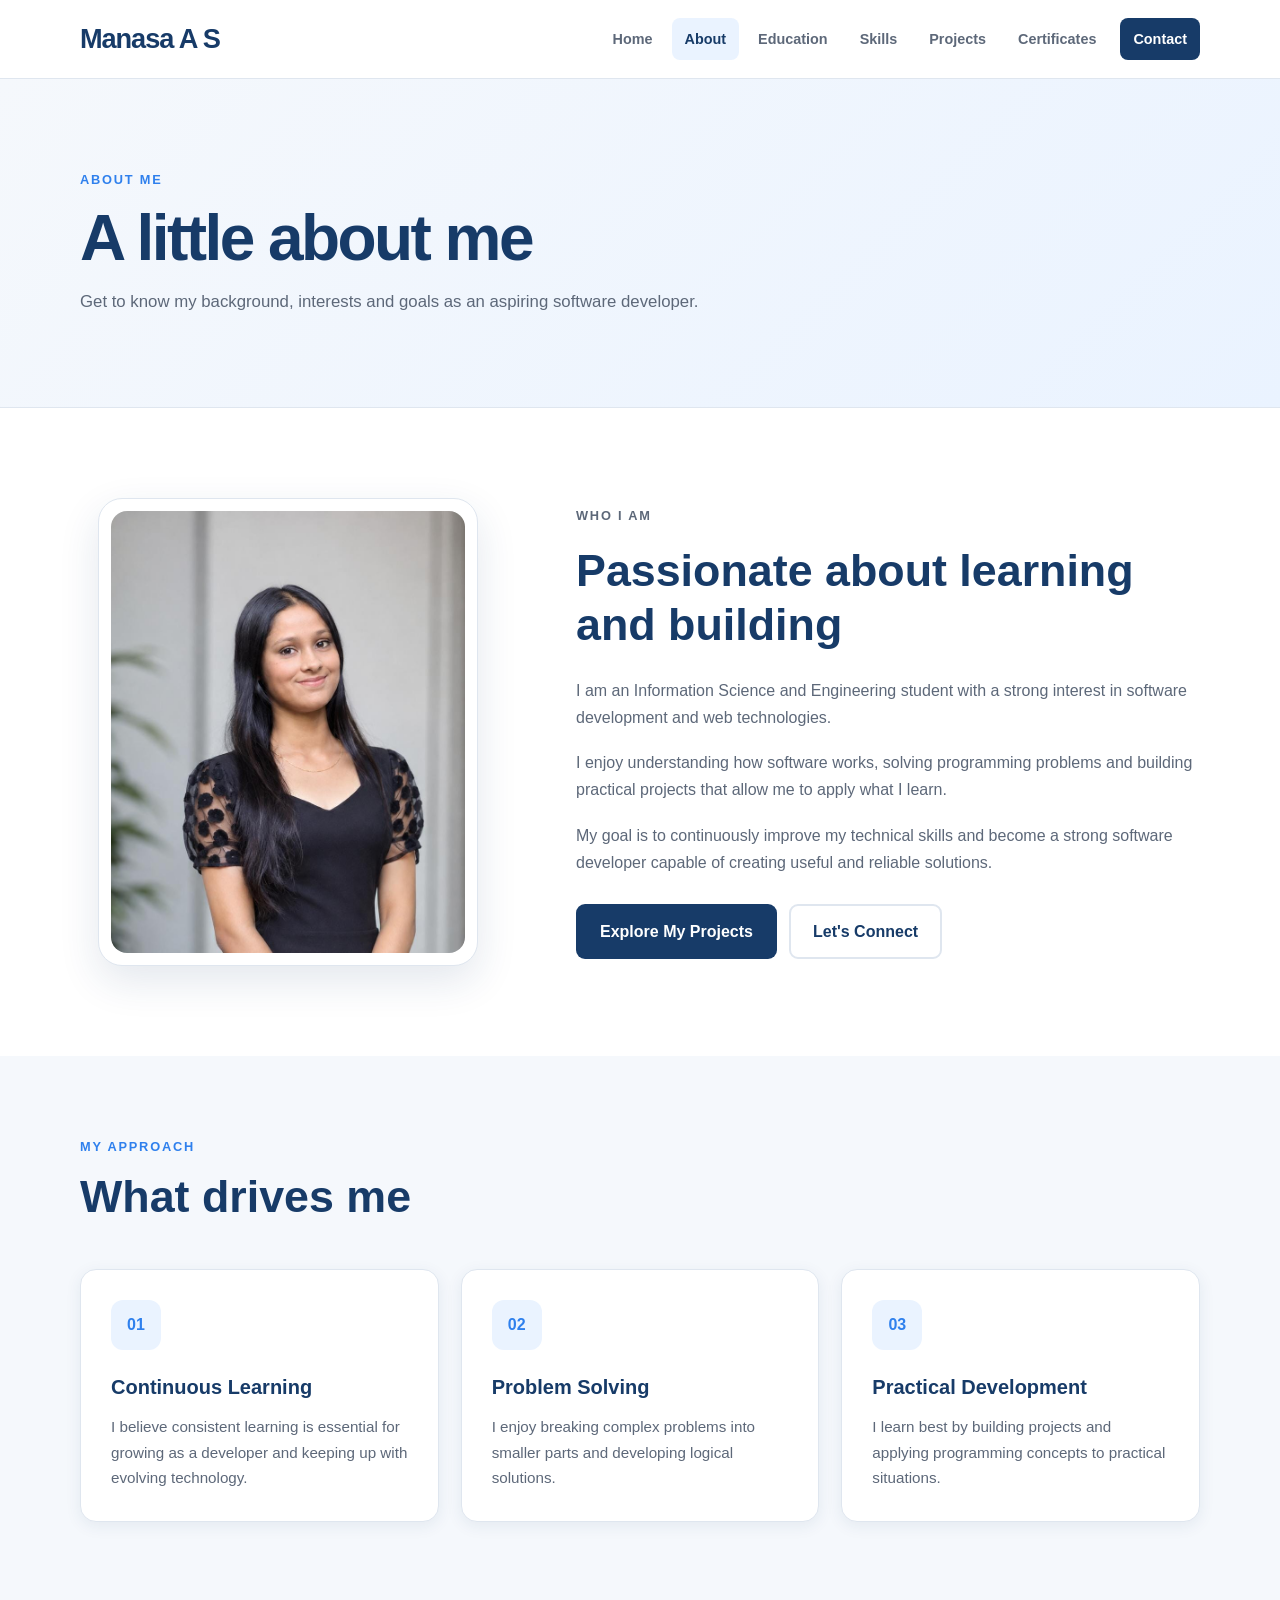
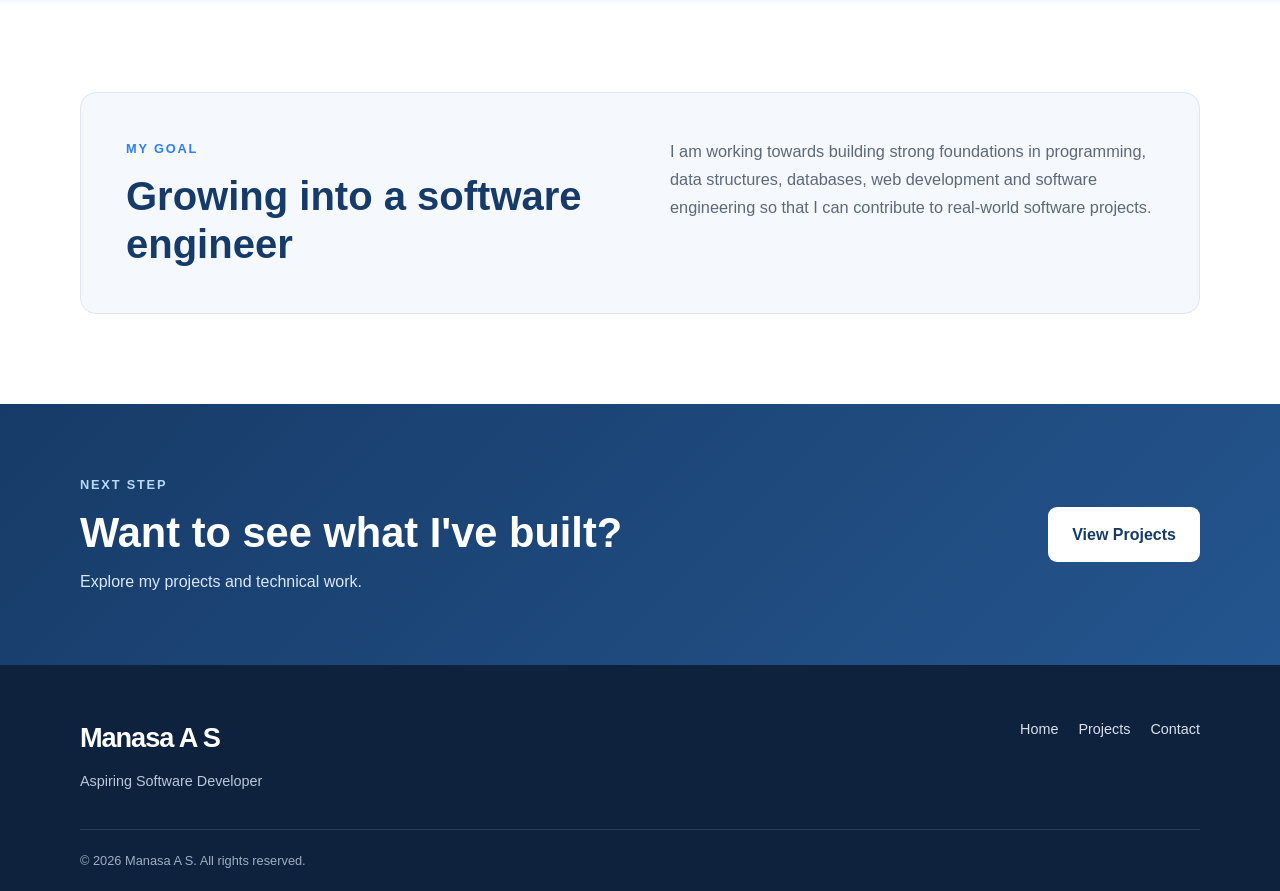
==== about.html @ eee05520 "create accessible portfolio" ====
<!DOCTYPE html>
<html lang="en">

<head>

    <meta charset="UTF-8">

    <meta
        name="viewport"
        content="width=device-width, initial-scale=1.0">

    <meta
        name="description"
        content="Learn more about Manasa A S, an Information Science and Engineering student interested in software development.">

    <meta
        name="author"
        content="Manasa A S">

    <meta
        name="robots"
        content="index, follow">

    <title>About | Manasa A S</title>

    <link
        rel="stylesheet"
        href="css/style.css">

</head>


<body>

    <!-- Accessibility -->

    <a
        href="#main-content"
        class="skip-link">

        Skip to main content

    </a>


    <!-- ================= HEADER ================= -->

    <header class="site-header">

        <div class="container header-container">


            <!-- Logo -->

            <a
                href="index.html"
                class="logo"
                aria-label="Manasa A S - Home">

                Manasa A S<span></span>

            </a>


            <!-- Mobile Menu -->

            <button
                type="button"
                class="menu-toggle"
                id="menu-toggle"
                aria-label="Open navigation menu"
                aria-expanded="false"
                aria-controls="main-navigation">

                <span></span>
                <span></span>
                <span></span>

            </button>


            <!-- Navigation -->

            <nav
                class="main-navigation"
                id="main-navigation"
                aria-label="Main navigation">

                <ul>

                    <li>
                        <a href="index.html">
                            Home
                        </a>
                    </li>

                    <li>
                        <a
                            href="about.html"
                            class="active"
                            aria-current="page">
                            About
                        </a>
                    </li>

                    <li>
                        <a href="education.html">
                            Education
                        </a>
                    </li>

                    <li>
                        <a href="skills.html">
                            Skills
                        </a>
                    </li>

                    <li>
                        <a href="projects.html">
                            Projects
                        </a>
                    </li>

                    <li>
                        <a href="certificates.html">
                            Certificates
                        </a>
                    </li>

                    <li>
                        <a
                            href="contact.html"
                            class="nav-contact">
                            Contact
                        </a>
                    </li>

                </ul>

            </nav>

        </div>

    </header>


    <!-- ================= MAIN ================= -->

    <main id="main-content">


        <!-- ================= PAGE HERO ================= -->

        <section
            class="page-hero"
            aria-labelledby="page-heading">

            <div class="container">

                <p class="section-label">
                    ABOUT ME
                </p>

                <h1 id="page-heading">
                    A little about me
                </h1>

                <p>
                    Get to know my background, interests
                    and goals as an aspiring software developer.
                </p>

            </div>

        </section>


        <!-- ================= ABOUT ================= -->

        <section
            class="section"
            aria-labelledby="about-heading">

            <div class="container about-grid">


                <!-- Image -->

                <div class="about-image">

                    <div class="about-image-frame">

                        <img
                            src="images/profile.jpeg"
                            alt="Professional portrait of Manasa A S">

                    </div>

                </div>


                <!-- Content -->

                <div class="about-content">

                    <p class="section-label">
                        WHO I AM
                    </p>

                    <h2 id="about-heading">
                        Passionate about learning and building
                    </h2>


                    <p>

                        I am an Information Science and Engineering
                        student with a strong interest in software
                        development and web technologies.

                    </p>


                    <p>

                        I enjoy understanding how software works,
                        solving programming problems and building
                        practical projects that allow me to apply
                        what I learn.

                    </p>


                    <p>

                        My goal is to continuously improve my
                        technical skills and become a strong
                        software developer capable of creating
                        useful and reliable solutions.

                    </p>


                    <div class="about-buttons">

                        <a
                            href="projects.html"
                            class="btn btn-primary">

                            Explore My Projects

                        </a>

                        <a
                            href="contact.html"
                            class="btn btn-secondary">

                            Let's Connect

                        </a>

                    </div>

                </div>

            </div>

        </section>


        <!-- ================= VALUES ================= -->

        <section
            class="section-light"
            aria-labelledby="values-heading">

            <div class="container">


                <div class="section-heading">

                    <p class="section-label">
                        MY APPROACH
                    </p>

                    <h2 id="values-heading">
                        What drives me
                    </h2>

                </div>


                <div class="feature-grid">


                    <article class="feature-card">

                        <div
                            class="feature-icon"
                            aria-hidden="true">

                            01

                        </div>

                        <h3>
                            Continuous Learning
                        </h3>

                        <p>

                            I believe consistent learning is
                            essential for growing as a developer
                            and keeping up with evolving technology.

                        </p>

                    </article>


                    <article class="feature-card">

                        <div
                            class="feature-icon"
                            aria-hidden="true">

                            02

                        </div>

                        <h3>
                            Problem Solving
                        </h3>

                        <p>

                            I enjoy breaking complex problems
                            into smaller parts and developing
                            logical solutions.

                        </p>

                    </article>


                    <article class="feature-card">

                        <div
                            class="feature-icon"
                            aria-hidden="true">

                            03

                        </div>

                        <h3>
                            Practical Development
                        </h3>

                        <p>

                            I learn best by building projects
                            and applying programming concepts
                            to practical situations.

                        </p>

                    </article>

                </div>

            </div>

        </section>


        <!-- ================= CAREER GOAL ================= -->

        <section
            class="section"
            aria-labelledby="goal-heading">

            <div class="container goal-box">

                <div>

                    <p class="section-label">
                        MY GOAL
                    </p>

                    <h2 id="goal-heading">
                        Growing into a software engineer
                    </h2>

                </div>


                <p>

                    I am working towards building strong
                    foundations in programming, data structures,
                    databases, web development and software
                    engineering so that I can contribute to
                    real-world software projects.

                </p>

            </div>

        </section>


        <!-- ================= CTA ================= -->

        <section
            class="cta-section"
            aria-labelledby="cta-heading">

            <div class="container cta-container">

                <div>

                    <p class="section-label">
                        NEXT STEP
                    </p>

                    <h2 id="cta-heading">
                        Want to see what I've built?
                    </h2>

                    <p>
                        Explore my projects and technical work.
                    </p>

                </div>


                <a
                    href="projects.html"
                    class="btn btn-light">

                    View Projects

                </a>

            </div>

        </section>

    </main>


    <!-- ================= FOOTER ================= -->

    <footer class="site-footer">

        <div class="container footer-container">


            <div>

                <a
                    href="index.html"
                    class="footer-logo">

                    Manasa A S<span></span>

                </a>

                <p>
                    Aspiring Software Developer
                </p>

            </div>


            <nav
                aria-label="Footer navigation">

                <ul class="footer-links">

                    <li>
                        <a href="index.html">
                            Home
                        </a>
                    </li>

                    <li>
                        <a href="projects.html">
                            Projects
                        </a>
                    </li>

                    <li>
                        <a href="contact.html">
                            Contact
                        </a>
                    </li>

                </ul>

            </nav>

        </div>


        <div class="container copyright">

            <p>
                &copy; 2026 Manasa A S.
                All rights reserved.
            </p>

        </div>

    </footer>


    <script src="js/script.js"></script>

</body>

</html>
---- css/style.css ----
/* =====================================================
   DESIGN SYSTEM
===================================================== */

:root {

    --primary: #173b68;

    --primary-dark: #102c4f;

    --accent: #2f80ed;

    --accent-light: #eaf3ff;

    --text: #172033;

    --text-light: #5d6879;

    --background: #ffffff;

    --background-soft: #f5f8fc;

    --border: #dfe6ef;

    --white: #ffffff;

    --shadow-sm:
        0 4px 16px rgba(23, 59, 104, 0.08);

    --shadow:
        0 15px 40px rgba(23, 59, 104, 0.12);

    --radius: 16px;

    --max-width: 1120px;

}


/* =====================================================
   RESET
===================================================== */

* {
    margin: 0;
    padding: 0;
    box-sizing: border-box;
}


html {
    scroll-behavior: smooth;
}


body {

    font-family:
        "Segoe UI",
        Roboto,
        Arial,
        sans-serif;

    color: var(--text);

    background: var(--background);

    line-height: 1.7;

    overflow-x: hidden;

}


img {
    max-width: 100%;
    display: block;
}


a {
    color: inherit;
    text-decoration: none;
}


ul {
    list-style: none;
}


button,
input,
textarea,
select {
    font: inherit;
}


/* =====================================================
   ACCESSIBILITY
===================================================== */

.skip-link {

    position: fixed;

    top: -100px;

    left: 20px;

    background: var(--primary);

    color: var(--white);

    padding: 12px 18px;

    border-radius: 8px;

    z-index: 9999;

    transition: top 0.2s ease;

}


.skip-link:focus {
    top: 20px;
}


a:focus-visible,
button:focus-visible,
input:focus-visible,
textarea:focus-visible,
select:focus-visible {

    outline: 3px solid var(--accent);

    outline-offset: 4px;

}


/* =====================================================
   CONTAINER
===================================================== */

.container {

    width: min(
        calc(100% - 40px),
        var(--max-width)
    );

    margin-inline: auto;

}


.section {
    padding: 90px 0;
}


.section-light {

    background:
        var(--background-soft);

    padding: 80px 0;

}


.section-label,
.eyebrow {

    color: var(--accent);

    font-size: 0.8rem;

    font-weight: 700;

    letter-spacing: 0.14em;

    margin-bottom: 12px;

}


.section-heading {

    max-width: 700px;

    margin-bottom: 45px;

}


.section-heading h2,
.intro-grid h2 {

    color: var(--primary);

    font-size:
        clamp(
            2rem,
            4vw,
            2.8rem
        );

    line-height: 1.2;

    margin-bottom: 15px;

}


.section-heading > p:last-child {

    color: var(--text-light);

}


/* =====================================================
   HEADER
===================================================== */

.site-header {

    position: sticky;

    top: 0;

    z-index: 1000;

    background:
        rgba(255, 255, 255, 0.96);

    backdrop-filter: blur(12px);

    border-bottom:
        1px solid var(--border);

}


.header-container {

    min-height: 78px;

    display: flex;

    align-items: center;

    justify-content: space-between;

    gap: 30px;

}


/* Logo */

.logo,
.footer-logo {

    font-size: 1.7rem;

    font-weight: 800;

    color: var(--primary);

    letter-spacing: -0.04em;

}


.logo span,
.footer-logo span {

    color: var(--accent);

}


/* Navigation */

.main-navigation ul {

    display: flex;

    align-items: center;

    gap: 6px;

}


.main-navigation a {

    display: block;

    padding: 9px 13px;

    color: var(--text-light);

    font-size: 0.9rem;

    font-weight: 600;

    border-radius: 8px;

    transition:
        color 0.2s ease,
        background 0.2s ease;

}


.main-navigation a:hover,
.main-navigation a.active {

    color: var(--primary);

    background: var(--accent-light);

}


.main-navigation .nav-contact {

    color: var(--white);

    background: var(--primary);

    margin-left: 5px;

}


.main-navigation .nav-contact:hover {

    color: var(--white);

    background: var(--primary-dark);

}


/* =====================================================
   MOBILE MENU
===================================================== */

.menu-toggle {

    display: none;

    width: 44px;

    height: 44px;

    border:
        1px solid var(--border);

    background: var(--white);

    border-radius: 10px;

    cursor: pointer;

    padding: 9px;

}


.menu-toggle span {

    display: block;

    height: 2px;

    margin: 5px 0;

    background: var(--primary);

    border-radius: 2px;

}


/* =====================================================
   HERO
===================================================== */

.hero {

    background:
        linear-gradient(
            135deg,
            #ffffff 0%,
            #f5f8fc 100%
        );

    min-height: 680px;

    display: flex;

    align-items: center;

}


.hero-container {

    display: grid;

    grid-template-columns:
        1.15fr
        0.85fr;

    align-items: center;

    gap: 80px;

}


.hero-content {
    max-width: 650px;
}


.hero h1 {

    color: var(--primary);

    font-size:
        clamp(
            2.8rem,
            6vw,
            4.8rem
        );

    line-height: 1.05;

    letter-spacing: -0.05em;

    margin-bottom: 15px;

}


.hero h1 span {

    color: var(--accent);

    display: block;

}


.hero-role {

    color: var(--primary);

    font-size: 1.35rem;

    font-weight: 700;

    margin-bottom: 18px;

}


.hero-description {

    color: var(--text-light);

    font-size: 1.05rem;

    max-width: 580px;

    margin-bottom: 30px;

}


/* =====================================================
   BUTTONS
===================================================== */

.hero-buttons {

    display: flex;

    flex-wrap: wrap;

    gap: 12px;

}


.btn {

    display: inline-flex;

    align-items: center;

    justify-content: center;

    min-height: 48px;

    padding: 12px 22px;

    border-radius: 9px;

    font-weight: 700;

    border: 2px solid transparent;

    transition:
        transform 0.2s ease,
        background 0.2s ease,
        color 0.2s ease;

}


.btn:hover {
    transform: translateY(-2px);
}


.btn-primary {

    background: var(--primary);

    color: var(--white);

}


.btn-primary:hover {

    background: var(--primary-dark);

}


.btn-secondary {

    color: var(--primary);

    background: var(--white);

    border-color: var(--border);

}


.btn-secondary:hover {

    border-color: var(--primary);

}


.btn-light {

    background: var(--white);

    color: var(--primary);

}


.btn-light:hover {

    background: var(--accent-light);

}


/* =====================================================
   PROFILE
===================================================== */

.hero-visual {

    display: flex;

    justify-content: center;

}


.profile-card {

    width: min(
        100%,
        340px
    );

    background: var(--white);

    padding: 28px;

    border:
        1px solid var(--border);

    border-radius: 24px;

    box-shadow: var(--shadow);

    text-align: center;

}


.profile-circle {

    width: 220px;

    height: 220px;

    margin:
        0 auto 22px;

    border-radius: 50%;

    overflow: hidden;

    background: var(--accent-light);

    border:
        8px solid var(--accent-light);

}


.profile-circle img {

    width: 100%;

    height: 100%;

    object-fit: cover;

}


.profile-info h2 {

    color: var(--primary);

    font-size: 1.3rem;

    margin-bottom: 4px;

}


.profile-info p {

    color: var(--text-light);

    font-size: 0.9rem;

}


/* =====================================================
   INTRODUCTION
===================================================== */

.intro-grid {

    display: grid;

    grid-template-columns:
        1fr
        1fr;

    gap: 70px;

    align-items: center;

}


.intro-grid > div:last-child {

    color: var(--text-light);

    font-size: 1.05rem;

}


.text-link {

    display: inline-block;

    color: var(--accent);

    font-weight: 700;

    margin-top: 15px;

}


.text-link:hover {
    text-decoration: underline;
}


/* =====================================================
   FEATURE CARDS
===================================================== */

.feature-grid {

    display: grid;

    grid-template-columns:
        repeat(3, 1fr);

    gap: 22px;

}


.feature-card {

    padding: 30px;

    background: var(--white);

    border:
        1px solid var(--border);

    border-radius: var(--radius);

    box-shadow: var(--shadow-sm);

    transition:
        transform 0.2s ease,
        box-shadow 0.2s ease;

}


.feature-card:hover {

    transform:
        translateY(-5px);

    box-shadow: var(--shadow);

}


.feature-icon {

    width: 50px;

    height: 50px;

    display: grid;

    place-items: center;

    background: var(--accent-light);

    color: var(--accent);

    border-radius: 12px;

    font-weight: 800;

    margin-bottom: 20px;

}


.feature-card h3 {

    color: var(--primary);

    font-size: 1.25rem;

    margin-bottom: 10px;

}


.feature-card p {

    color: var(--text-light);

    font-size: 0.95rem;

}


/* =====================================================
   CTA
===================================================== */

.cta-section {

    padding: 70px 0;

    background:
        linear-gradient(
            135deg,
            var(--primary),
            #24558e
        );

    color: var(--white);

}


.cta-container {

    display: flex;

    align-items: center;

    justify-content: space-between;

    gap: 30px;

}


.cta-container .section-label {

    color: #b9d9ff;

}


.cta-container h2 {

    font-size:
        clamp(
            1.8rem,
            4vw,
            2.6rem
        );

    line-height: 1.2;

    margin-bottom: 10px;

}


.cta-container p:last-child {

    color: #d9e8f8;

}


/* =====================================================
   FOOTER
===================================================== */

.site-footer {

    background: #0e223d;

    color: var(--white);

    padding-top: 50px;

}


.footer-container {

    display: flex;

    justify-content: space-between;

    gap: 40px;

}


.footer-logo {

    color: var(--white);

}


.footer-container p {

    color: #b9c7d8;

    margin-top: 8px;

    font-size: 0.9rem;

}


.footer-links {

    display: flex;

    gap: 20px;

    flex-wrap: wrap;

}


.footer-links a {

    color: #d9e2ed;

    font-size: 0.9rem;

}


.footer-links a:hover {

    color: var(--white);

    text-decoration: underline;

}


.copyright {

    border-top:
        1px solid
        rgba(255, 255, 255, 0.12);

    margin-top: 35px;

    padding: 20px 0;

    color: #9eafc3;

    font-size: 0.8rem;

}


/* =====================================================
   RESPONSIVE - TABLET
===================================================== */

@media (max-width: 1000px) {

    .main-navigation ul {
        gap: 0;
    }

    .main-navigation a {
        padding-inline: 9px;
    }

    .hero-container {
        gap: 45px;
    }

}


/* =====================================================
   RESPONSIVE - MOBILE MENU
===================================================== */

@media (max-width: 850px) {

    .menu-toggle {
        display: block;
    }


    .main-navigation {

        position: absolute;

        top: 78px;

        left: 0;

        right: 0;

        background: var(--white);

        border-bottom:
            1px solid var(--border);

        display: none;

    }


    .main-navigation.open {
        display: block;
    }


    .main-navigation ul {

        flex-direction: column;

        align-items: stretch;

        padding:
            15px 20px 20px;

    }


    .main-navigation a {

        padding:
            13px 15px;

    }


    .main-navigation .nav-contact {

        margin-left: 0;

        margin-top: 5px;

        text-align: center;

    }


    .hero-container {

        grid-template-columns: 1fr;

        text-align: center;

    }


    .hero-description {

        margin-inline: auto;

    }


    .hero-buttons {

        justify-content: center;

    }


    .feature-grid {

        grid-template-columns:
            1fr 1fr;

    }


    .intro-grid {

        grid-template-columns: 1fr;

        gap: 25px;

    }


    .cta-container {

        flex-direction: column;

        align-items: flex-start;

    }

}


/* =====================================================
   RESPONSIVE - SMALL MOBILE
===================================================== */

@media (max-width: 600px) {

    .container {

        width:
            min(
                calc(100% - 28px),
                var(--max-width)
            );

    }


    .section {

        padding: 65px 0;

    }


    .section-light {

        padding: 60px 0;

    }


    .hero {

        min-height: auto;

        padding: 75px 0;

    }


    .hero h1 {

        font-size: 2.8rem;

    }


    .hero-role {

        font-size: 1.15rem;

    }


    .profile-circle {

        width: 185px;

        height: 185px;

    }


    .feature-grid {

        grid-template-columns: 1fr;

    }


    .hero-buttons {

        flex-direction: column;

    }


    .hero-buttons .btn {

        width: 100%;

    }


    .footer-container {

        flex-direction: column;

    }


    .footer-links {

        gap: 12px;

    }

}


/* =====================================================
   REDUCED MOTION ACCESSIBILITY
===================================================== */

@media (prefers-reduced-motion: reduce) {

    html {
        scroll-behavior: auto;
    }


    *,
    *::before,
    *::after {

        transition-duration:
            0.01ms !important;

        animation-duration:
            0.01ms !important;

        animation-iteration-count:
            1 !important;

    }

}
/* =====================================================
   INNER PAGE HERO
===================================================== */

.page-hero {

    padding: 90px 0;

    background:
        linear-gradient(
            135deg,
            #f5f8fc,
            #eaf3ff
        );

    border-bottom:
        1px solid var(--border);

}


.page-hero h1 {

    color: var(--primary);

    font-size:
        clamp(
            2.5rem,
            6vw,
            4rem
        );

    line-height: 1.1;

    letter-spacing: -0.04em;

    margin-bottom: 15px;

}


.page-hero > div > p:last-child {

    color: var(--text-light);

    max-width: 650px;

    font-size: 1.05rem;

}


/* =====================================================
   ABOUT PAGE
===================================================== */

.about-grid {

    display: grid;

    grid-template-columns:
        0.8fr
        1.2fr;

    gap: 80px;

    align-items: center;

}


.about-image-frame {

    width: min(
        100%,
        380px
    );

    margin-inline: auto;

    padding: 12px;

    background: var(--white);

    border:
        1px solid var(--border);

    border-radius: 24px;

    box-shadow: var(--shadow);

}


.about-image-frame img {

    width: 100%;

    aspect-ratio: 4 / 5;

    object-fit: cover;

    border-radius: 16px;

}


.about-content h2 {

    color: var(--primary);

    font-size:
        clamp(
            2rem,
            4vw,
            2.8rem
        );

    line-height: 1.2;

    margin-bottom: 25px;

}


.about-content p {

    color: var(--text-light);

    margin-bottom: 18px;

}


.about-buttons {

    display: flex;

    flex-wrap: wrap;

    gap: 12px;

    margin-top: 28px;

}


/* =====================================================
   GOAL BOX
===================================================== */

.goal-box {

    display: grid;

    grid-template-columns:
        1fr
        1fr;

    gap: 60px;

    padding: 45px;

    background: var(--background-soft);

    border:
        1px solid var(--border);

    border-radius: var(--radius);

}


.goal-box h2 {

    color: var(--primary);

    font-size:
        clamp(
            1.8rem,
            4vw,
            2.5rem
        );

    line-height: 1.2;

}


.goal-box > p {

    color: var(--text-light);

    font-size: 1.02rem;

}


/* =====================================================
   ABOUT RESPONSIVE
===================================================== */

@media (max-width: 850px) {

    .about-grid {

        grid-template-columns: 1fr;

        gap: 45px;

    }


    .about-content {

        text-align: center;

    }


    .about-content .section-label {

        text-align: center;

    }


    .about-buttons {

        justify-content: center;

    }


    .goal-box {

        grid-template-columns: 1fr;

        gap: 25px;

    }

}


@media (max-width: 600px) {

    .page-hero {

        padding: 65px 0;

    }


    .goal-box {

        padding: 30px 22px;

    }

}
/* =====================================================
   EDUCATION TIMELINE
===================================================== */

.education-timeline {

    position: relative;

    max-width: 900px;

    margin: 0 auto;

    padding-left: 55px;

}


/* Vertical line */

.education-timeline::before {

    content: "";

    position: absolute;

    left: 20px;

    top: 0;

    bottom: 0;

    width: 2px;

    background:
        var(--border);

}


.education-item {

    position: relative;

    margin-bottom: 35px;

}


.education-item:last-child {

    margin-bottom: 0;

}


/* Number marker */

.education-marker {

    position: absolute;

    left: -55px;

    top: 25px;

    width: 42px;

    height: 42px;

    display: grid;

    place-items: center;

    border-radius: 50%;

    background: var(--primary);

    color: var(--white);

    border: 5px solid var(--white);

    box-shadow:
        0 0 0 1px var(--border);

    z-index: 2;

}


.education-marker span {

    font-size: 0.72rem;

    font-weight: 800;

}


/* Education card */

.education-card {

    padding: 30px;

    background: var(--white);

    border:
        1px solid var(--border);

    border-radius: var(--radius);

    box-shadow: var(--shadow-sm);

    transition:
        transform 0.2s ease,
        box-shadow 0.2s ease;

}


.education-card:hover {

    transform: translateY(-4px);

    box-shadow: var(--shadow);

}


.education-card-top {

    display: flex;

    justify-content: space-between;

    align-items: center;

    gap: 15px;

    margin-bottom: 18px;

}


.education-tag {

    display: inline-flex;

    padding: 5px 10px;

    border-radius: 50px;

    background: var(--accent-light);

    color: var(--accent);

    font-size: 0.7rem;

    font-weight: 800;

    letter-spacing: 0.08em;

}


.education-period {

    color: var(--text-light);

    font-size: 0.85rem;

    font-weight: 600;

}


.education-card h3 {

    color: var(--primary);

    font-size: 1.45rem;

    line-height: 1.3;

    margin-bottom: 5px;

}


.education-card h4 {

    color: var(--accent);

    font-size: 1rem;

    margin-bottom: 12px;

}


.education-institute {

    color: var(--primary) !important;

    font-weight: 700;

    margin-bottom: 15px !important;

}


.education-card > p {

    color: var(--text-light);

    font-size: 0.95rem;

}


.education-subjects {

    display: flex;

    flex-wrap: wrap;

    gap: 8px;

    margin-top: 20px;

}


.education-subjects span {

    padding: 6px 11px;

    background: var(--background-soft);

    color: var(--text-light);

    border:
        1px solid var(--border);

    border-radius: 7px;

    font-size: 0.78rem;

    font-weight: 600;

}


/* =====================================================
   LEARNING BOX
===================================================== */

.learning-box {

    display: grid;

    grid-template-columns:
        1fr
        1fr;

    align-items: center;

    gap: 70px;

}


.learning-box h2 {

    color: var(--primary);

    font-size:
        clamp(
            2rem,
            4vw,
            2.8rem
        );

    line-height: 1.2;

}


.learning-box > div:last-child p {

    color: var(--text-light);

}


/* =====================================================
   EDUCATION RESPONSIVE
===================================================== */

@media (max-width: 700px) {

    .education-timeline {

        padding-left: 45px;

    }


    .education-timeline::before {

        left: 16px;

    }


    .education-marker {

        left: -45px;

        width: 35px;

        height: 35px;

        border-width: 4px;

    }


    .education-marker span {

        font-size: 0.65rem;

    }


    .education-card {

        padding: 23px;

    }


    .education-card-top {

        align-items: flex-start;

        flex-direction: column;

        gap: 8px;

    }


    .learning-box {

        grid-template-columns: 1fr;

        gap: 25px;

    }

}


@media (max-width: 450px) {

    .education-timeline {

        padding-left: 38px;

    }


    .education-timeline::before {

        left: 12px;

    }


    .education-marker {

        left: -38px;

        width: 27px;

        height: 27px;

        border-width: 3px;

    }


    .education-marker span {

        font-size: 0.55rem;

    }

}
/* =====================================================
   SKILLS PAGE
===================================================== */

.skills-intro {

    display: grid;

    grid-template-columns:
        1fr
        1fr;

    gap: 70px;

    align-items: center;

}


.skills-intro h2 {

    color: var(--primary);

    font-size:
        clamp(
            2rem,
            4vw,
            2.8rem
        );

    line-height: 1.2;

}


.skills-intro > p {

    color: var(--text-light);

    font-size: 1.05rem;

}


/* =====================================================
   SKILL CARDS
===================================================== */

.skills-grid {

    display: grid;

    grid-template-columns:
        repeat(3, 1fr);

    gap: 22px;

}


.skill-card {

    padding: 28px;

    background: var(--white);

    border:
        1px solid var(--border);

    border-radius: var(--radius);

    box-shadow: var(--shadow-sm);

    transition:
        transform 0.2s ease,
        box-shadow 0.2s ease;

}


.skill-card:hover {

    transform: translateY(-5px);

    box-shadow: var(--shadow);

}


.skill-card-top {

    display: flex;

    align-items: center;

    justify-content: space-between;

    gap: 15px;

    margin-bottom: 20px;

}


.skill-icon {

    min-width: 52px;

    height: 52px;

    padding: 6px;

    display: grid;

    place-items: center;

    background: var(--accent-light);

    color: var(--accent);

    border-radius: 12px;

    font-size: 0.75rem;

    font-weight: 800;

    text-align: center;

}


.skill-level {

    padding: 5px 10px;

    border-radius: 50px;

    background: var(--background-soft);

    border:
        1px solid var(--border);

    color: var(--text-light);

    font-size: 0.7rem;

    font-weight: 700;

}


.skill-card h3 {

    color: var(--primary);

    font-size: 1.3rem;

    margin-bottom: 10px;

}


.skill-card > p {

    color: var(--text-light);

    font-size: 0.92rem;

}


.skill-tags {

    display: flex;

    flex-wrap: wrap;

    gap: 7px;

    margin-top: 20px;

}


.skill-tags span {

    padding: 5px 9px;

    border-radius: 6px;

    background: var(--accent-light);

    color: var(--primary);

    font-size: 0.7rem;

    font-weight: 600;

}


/* =====================================================
   CORE SKILLS
===================================================== */

.core-skills {

    display: grid;

    grid-template-columns:
        1fr
        1fr;

    gap: 18px;

}


.core-skill {

    display: flex;

    gap: 20px;

    padding: 25px;

    border:
        1px solid var(--border);

    border-radius: var(--radius);

    background: var(--white);

}


.core-number {

    flex-shrink: 0;

    color: var(--accent);

    font-size: 0.8rem;

    font-weight: 800;

}


.core-skill h3 {

    color: var(--primary);

    font-size: 1.05rem;

    margin-bottom: 7px;

}


.core-skill p {

    color: var(--text-light);

    font-size: 0.88rem;

}


/* =====================================================
   TOOLS
===================================================== */

.tools-list {

    display: flex;

    flex-wrap: wrap;

    gap: 12px;

}


.tools-list span {

    padding: 12px 18px;

    background: var(--white);

    border:
        1px solid var(--border);

    border-radius: 9px;

    color: var(--primary);

    font-weight: 700;

    font-size: 0.9rem;

    transition:
        border-color 0.2s ease,
        transform 0.2s ease;

}


.tools-list span:hover {

    border-color: var(--accent);

    transform: translateY(-2px);

}


/* =====================================================
   SKILLS RESPONSIVE
===================================================== */

@media (max-width: 900px) {

    .skills-grid {

        grid-template-columns:
            1fr 1fr;

    }


    .skills-intro {

        grid-template-columns: 1fr;

        gap: 25px;

    }


    .core-skills {

        grid-template-columns: 1fr;

    }

}


@media (max-width: 600px) {

    .skills-grid {

        grid-template-columns: 1fr;

    }


    .skill-card {

        padding: 23px;

    }


    .core-skill {

        padding: 20px;

        gap: 14px;

    }

}
/* =====================================================
   PROJECTS PAGE
===================================================== */

.projects-grid {

    display: grid;

    grid-template-columns:
        repeat(2, 1fr);

    gap: 28px;

}


/* =====================================================
   PROJECT CARD
===================================================== */

.project-card {

    overflow: hidden;

    background: var(--white);

    border:
        1px solid var(--border);

    border-radius: 18px;

    box-shadow: var(--shadow-sm);

    transition:
        transform 0.25s ease,
        box-shadow 0.25s ease;

}


.project-card:hover {

    transform:
        translateY(-6px);

    box-shadow: var(--shadow);

}


/* =====================================================
   PROJECT VISUAL
===================================================== */

.project-visual {

    min-height: 230px;

    display: flex;

    align-items: flex-end;

    padding: 28px;

    position: relative;

    overflow: hidden;

}


/*
    Modern abstract visual backgrounds.
    These don't require external images.
*/

.project-one {

    background:
        linear-gradient(
            135deg,
            #173b68,
            #2f80ed
        );

}


.project-two {

    background:
        linear-gradient(
            135deg,
            #102c4f,
            #4a78a8
        );

}


.project-three {

    background:
        linear-gradient(
            135deg,
            #214d75,
            #3d91c9
        );

}


.project-four {

    background:
        linear-gradient(
            135deg,
            #173b68,
            #557da8
        );

}


/* Decorative shapes */

.project-visual::before {

    content: "";

    position: absolute;

    width: 180px;

    height: 180px;

    border:
        1px solid
        rgba(255, 255, 255, 0.18);

    border-radius: 50%;

    top: -70px;

    right: -50px;

}


.project-visual::after {

    content: "";

    position: absolute;

    width: 100px;

    height: 100px;

    border:
        1px solid
        rgba(255, 255, 255, 0.12);

    border-radius: 20px;

    bottom: -40px;

    right: 40px;

    transform: rotate(25deg);

}


.project-visual-content {

    position: relative;

    z-index: 1;

    color: var(--white);

}


.project-visual-content span {

    display: block;

    font-size: 0.7rem;

    font-weight: 700;

    letter-spacing: 0.15em;

    opacity: 0.75;

    margin-bottom: 8px;

}


.project-visual-content strong {

    font-size:
        clamp(
            1.8rem,
            4vw,
            2.5rem
        );

    line-height: 1;

    letter-spacing: -0.04em;

}


/* =====================================================
   PROJECT CONTENT
===================================================== */

.project-content {

    padding: 28px;

}


.project-meta {

    margin-bottom: 12px;

}


.project-meta span {

    color: var(--accent);

    font-size: 0.7rem;

    font-weight: 800;

    letter-spacing: 0.1em;

}


.project-content h3 {

    color: var(--primary);

    font-size: 1.45rem;

    line-height: 1.3;

    margin-bottom: 12px;

}


.project-content > p {

    color: var(--text-light);

    font-size: 0.92rem;

}


/* =====================================================
   PROJECT TAGS
===================================================== */

.project-tags {

    display: flex;

    flex-wrap: wrap;

    gap: 7px;

    margin-top: 20px;

}


.project-tags span {

    padding:
        5px 9px;

    background:
        var(--background-soft);

    border:
        1px solid var(--border);

    border-radius: 6px;

    color: var(--text-light);

    font-size: 0.7rem;

    font-weight: 600;

}


/* =====================================================
   PROJECT ACTION
===================================================== */

.project-actions {

    margin-top: 23px;

    padding-top: 20px;

    border-top:
        1px solid var(--border);

}


.project-link {

    color: var(--accent);

    font-size: 0.9rem;

    font-weight: 700;

}


.project-link:hover {

    text-decoration: underline;

}


/* =====================================================
   DEVELOPMENT PROCESS
===================================================== */

.process-grid {

    display: grid;

    grid-template-columns:
        repeat(4, 1fr);

    gap: 18px;

}


.process-card {

    padding: 25px;

    background: var(--white);

    border:
        1px solid var(--border);

    border-radius: var(--radius);

}


.process-number {

    display: inline-block;

    color: var(--accent);

    font-size: 0.75rem;

    font-weight: 800;

    margin-bottom: 15px;

}


.process-card h3 {

    color: var(--primary);

    font-size: 1.1rem;

    margin-bottom: 8px;

}


.process-card p {

    color: var(--text-light);

    font-size: 0.88rem;

}


/* =====================================================
   PROJECT RESPONSIVE
===================================================== */

@media (max-width: 900px) {

    .projects-grid {

        grid-template-columns: 1fr;

    }


    .process-grid {

        grid-template-columns:
            1fr 1fr;

    }

}


@media (max-width: 600px) {

    .project-visual {

        min-height: 200px;

        padding: 22px;

    }


    .project-content {

        padding: 23px;

    }


    .process-grid {

        grid-template-columns: 1fr;

    }

}
/* =====================================================
   CERTIFICATES PAGE
===================================================== */

.certificates-grid {

    display: grid;

    grid-template-columns:
        repeat(2, 1fr);

    gap: 22px;

}


/* =====================================================
   CERTIFICATE CARD
===================================================== */

.certificate-card {

    display: grid;

    grid-template-columns: 100px 1fr;

    gap: 25px;

    padding: 28px;

    background: var(--white);

    border:
        1px solid var(--border);

    border-radius: var(--radius);

    box-shadow: var(--shadow-sm);

    transition:
        transform 0.2s ease,
        box-shadow 0.2s ease;

}


.certificate-card:hover {

    transform:
        translateY(-5px);

    box-shadow: var(--shadow);

}


/* =====================================================
   CERTIFICATE ICON
===================================================== */

.certificate-icon {

    width: 100px;

    height: 125px;

    display: flex;

    align-items: center;

    justify-content: center;

    text-align: center;

    padding: 10px;

    background:
        var(--accent-light);

    color:
        var(--accent);

    border:
        1px solid var(--border);

    border-radius: 8px;

    font-size: 0.75rem;

    font-weight: 800;

    position: relative;

}


/* Certificate decorative border */

.certificate-icon::before {

    content: "";

    position: absolute;

    inset: 7px;

    border:
        1px solid
        rgba(47, 128, 237, 0.2);

    border-radius: 4px;

}


/* =====================================================
   CERTIFICATE CONTENT
===================================================== */

.certificate-category {

    color: var(--accent);

    font-size: 0.68rem;

    font-weight: 800;

    letter-spacing: 0.1em;

}


.certificate-content h3 {

    margin-top: 9px;

    margin-bottom: 9px;

    color: var(--primary);

    font-size: 1.25rem;

}


.certificate-content > p {

    color: var(--text-light);

    font-size: 0.88rem;

}


/* =====================================================
   CERTIFICATE INFO
===================================================== */

.certificate-info {

    display: flex;

    flex-wrap: wrap;

    gap: 7px;

    margin-top: 17px;

}


.certificate-info span {

    padding:
        5px 9px;

    background:
        var(--background-soft);

    color:
        var(--text-light);

    border:
        1px solid var(--border);

    border-radius: 6px;

    font-size: 0.68rem;

    font-weight: 600;

}


/* =====================================================
   CERTIFICATE LINK
===================================================== */

.certificate-link {

    display: inline-block;

    margin-top: 18px;

    color: var(--accent);

    font-size: 0.82rem;

    font-weight: 700;

}


.certificate-link:hover {

    text-decoration: underline;

}


/* =====================================================
   LEARNING GRID
===================================================== */

.learning-grid {

    display: grid;

    grid-template-columns:
        repeat(4, 1fr);

    gap: 18px;

}


.learning-card {

    padding: 25px;

    background: var(--white);

    border:
        1px solid var(--border);

    border-radius: var(--radius);

}


.learning-number {

    display: block;

    margin-bottom: 17px;

    color: var(--accent);

    font-size: 0.75rem;

    font-weight: 800;

}


.learning-card h3 {

    color: var(--primary);

    font-size: 1.05rem;

    margin-bottom: 8px;

}


.learning-card p {

    color: var(--text-light);

    font-size: 0.86rem;

}


/* =====================================================
   CERTIFICATE RESPONSIVE
===================================================== */

@media (max-width: 900px) {

    .certificates-grid {

        grid-template-columns: 1fr;

    }


    .learning-grid {

        grid-template-columns:
            1fr 1fr;

    }

}


@media (max-width: 550px) {

    .certificate-card {

        grid-template-columns: 1fr;

        gap: 20px;

        padding: 23px;

    }


    .certificate-icon {

        width: 85px;

        height: 105px;

    }


    .learning-grid {

        grid-template-columns: 1fr;

    }

}
/* =====================================================
   CONTACT PAGE
===================================================== */

.contact-layout {

    display: grid;

    grid-template-columns:
        0.9fr
        1.1fr;

    gap: 70px;

    align-items: start;

}


.contact-info h2 {

    color: var(--primary);

    font-size:
        clamp(
            2rem,
            4vw,
            2.8rem
        );

    line-height: 1.2;

    margin-bottom: 18px;

}


.contact-description {

    color: var(--text-light);

    max-width: 520px;

    margin-bottom: 30px;

}


/* =====================================================
   CONTACT ITEMS
===================================================== */

.contact-item {

    display: flex;

    align-items: center;

    gap: 15px;

    padding: 17px 0;

    border-bottom:
        1px solid var(--border);

    color: inherit;

}


.contact-item:hover {

    color: inherit;

}


.contact-icon {

    width: 45px;

    height: 45px;

    flex-shrink: 0;

    display: grid;

    place-items: center;

    background:
        var(--accent-light);

    color:
        var(--accent);

    border-radius: 10px;

    font-size: 0.75rem;

    font-weight: 800;

}


.contact-item strong {

    display: block;

    color: var(--primary);

    font-size: 0.9rem;

    margin-bottom: 3px;

}


.contact-item small {

    display: block;

    color: var(--text-light);

    font-size: 0.78rem;

}


/* =====================================================
   AVAILABILITY
===================================================== */

.availability {

    display: flex;

    gap: 13px;

    margin-top: 28px;

    padding: 18px;

    background:
        var(--background-soft);

    border:
        1px solid var(--border);

    border-radius: 10px;

}


.availability-dot {

    width: 10px;

    height: 10px;

    flex-shrink: 0;

    margin-top: 5px;

    border-radius: 50%;

    background:
        #2e9d5b;

    box-shadow:
        0 0 0 5px
        rgba(46, 157, 91, 0.1);

}


.availability strong {

    display: block;

    color: var(--primary);

    font-size: 0.82rem;

    margin-bottom: 4px;

}


.availability p {

    color: var(--text-light);

    font-size: 0.75rem;

}


/* =====================================================
   CONTACT FORM
===================================================== */

.contact-form-wrapper {

    padding: 32px;

    background:
        var(--white);

    border:
        1px solid var(--border);

    border-radius: 18px;

    box-shadow:
        var(--shadow-sm);

}


.contact-form {

    display: flex;

    flex-direction: column;

    gap: 20px;

}


.form-group {

    display: flex;

    flex-direction: column;

    gap: 7px;

}


.form-group label {

    color:
        var(--primary);

    font-size:
        0.82rem;

    font-weight:
        700;

}


.form-group input,
.form-group textarea {

    width: 100%;

    padding: 13px 14px;

    border:
        1px solid var(--border);

    border-radius: 8px;

    background:
        var(--background-soft);

    color:
        var(--primary);

    font-family:
        inherit;

    font-size:
        0.9rem;

    outline: none;

    transition:
        border-color 0.2s ease,
        box-shadow 0.2s ease;

}


.form-group textarea {

    resize: vertical;

    min-height: 150px;

}


.form-group input::placeholder,
.form-group textarea::placeholder {

    color:
        #9aa5b1;

}


.form-group input:focus,
.form-group textarea:focus {

    border-color:
        var(--accent);

    box-shadow:
        0 0 0 3px
        rgba(47, 128, 237, 0.1);

}


.form-group input.invalid,
.form-group textarea.invalid {

    border-color:
        #d9534f;

}


.form-error {

    min-height: 15px;

    color:
        #c53f3b;

    font-size:
        0.72rem;

}


.form-submit {

    width: 100%;

    border: none;

    cursor: pointer;

    font-family: inherit;

}


.form-status {

    min-height: 20px;

    text-align: center;

    font-size: 0.82rem;

    font-weight: 600;

}


.form-status.success {

    color:
        #287a49;

}


.form-status.error {

    color:
        #c53f3b;

}


/* =====================================================
   SOCIAL GRID
===================================================== */

.social-grid {

    display: grid;

    grid-template-columns:
        1fr
        1fr;

    gap: 18px;

}


.social-card {

    display: flex;

    align-items: center;

    gap: 16px;

    padding: 22px;

    background:
        var(--white);

    border:
        1px solid var(--border);

    border-radius: 12px;

    transition:
        transform 0.2s ease,
        box-shadow 0.2s ease;

}


.social-card:hover {

    transform:
        translateY(-4px);

    box-shadow:
        var(--shadow-sm);

}


.social-short {

    width: 45px;

    height: 45px;

    display: grid;

    place-items: center;

    flex-shrink: 0;

    border-radius: 10px;

    background:
        var(--accent-light);

    color:
        var(--accent);

    font-size: 0.72rem;

    font-weight: 800;

}


.social-card h3 {

    color:
        var(--primary);

    font-size:
        1rem;

    margin-bottom: 3px;

}


.social-card p {

    color:
        var(--text-light);

    font-size:
        0.78rem;

}


.social-arrow {

    margin-left: auto;

    color:
        var(--accent);

    font-size:
        1.2rem;

}


/* =====================================================
   CONTACT RESPONSIVE
===================================================== */

@media (max-width: 850px) {

    .contact-layout {

        grid-template-columns: 1fr;

        gap: 40px;

    }

}


@media (max-width: 550px) {

    .contact-form-wrapper {

        padding: 22px;

    }


    .social-grid {

        grid-template-columns: 1fr;

    }

}
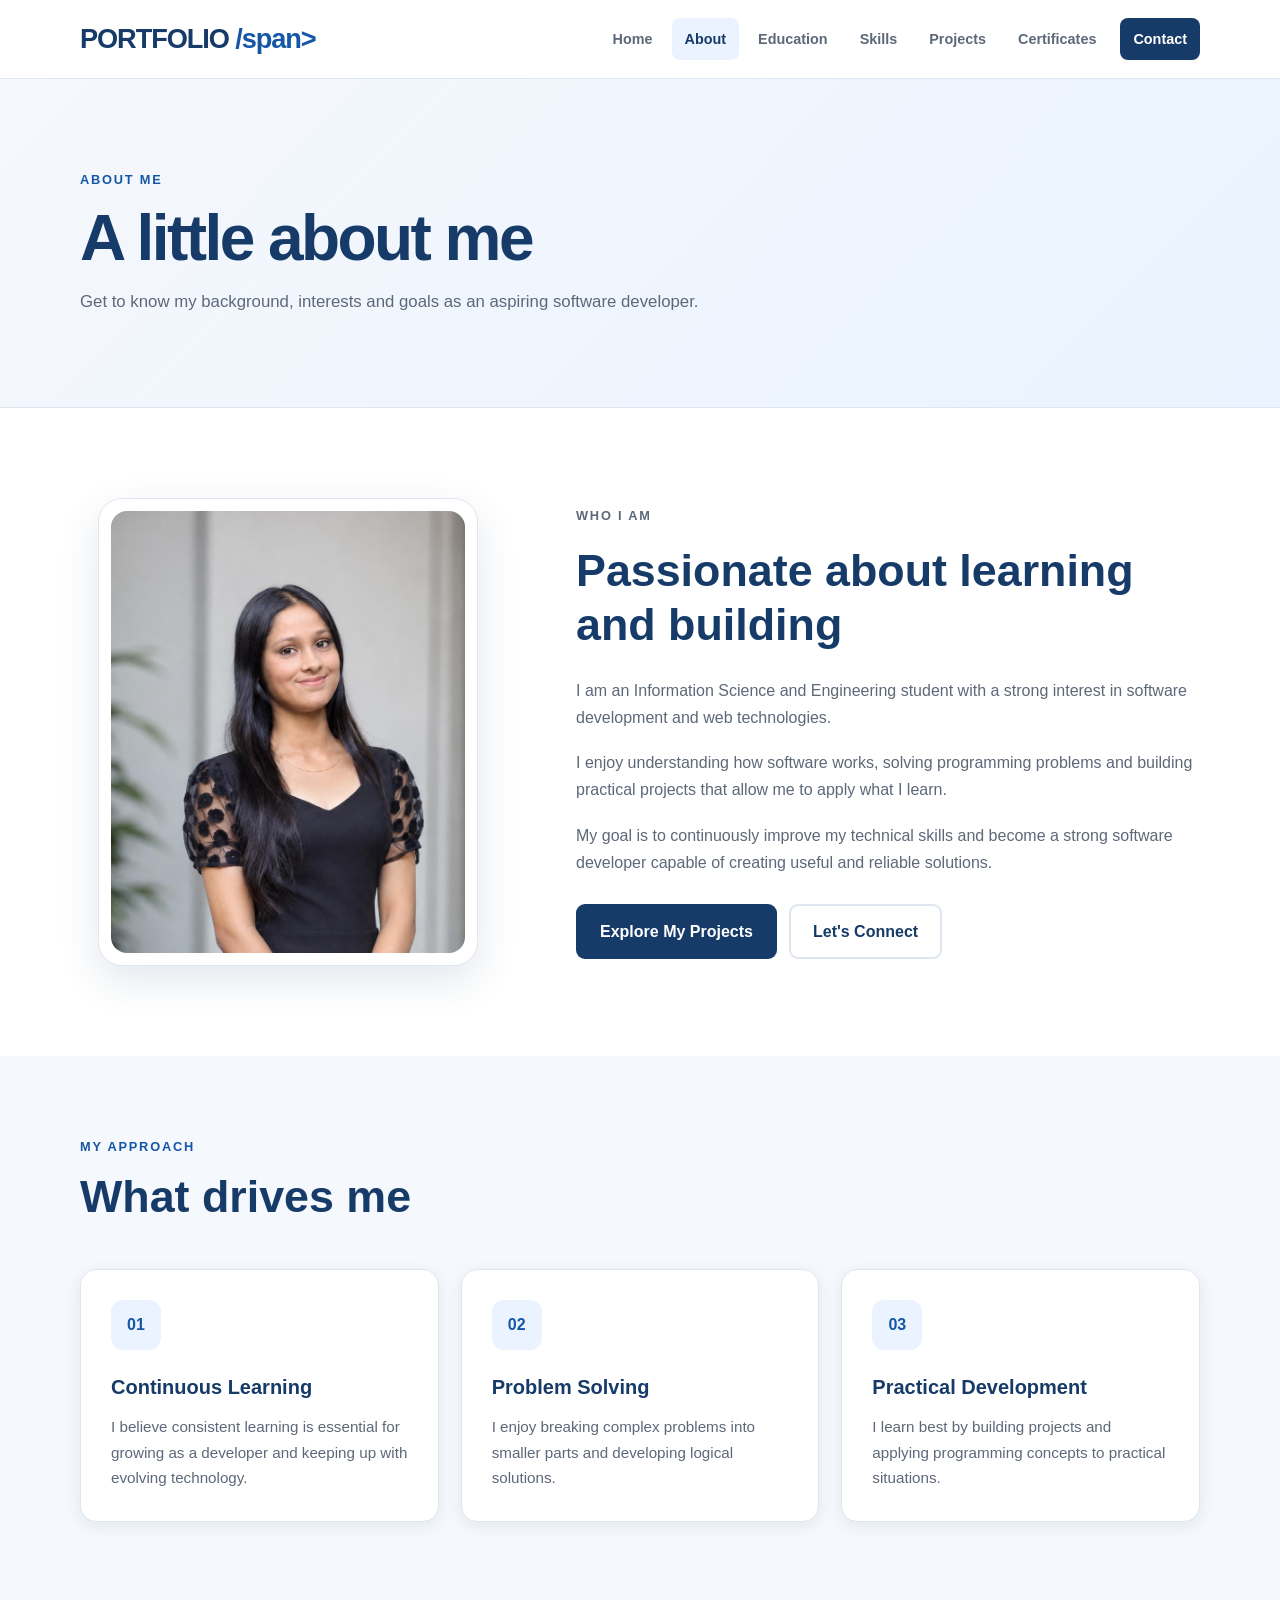
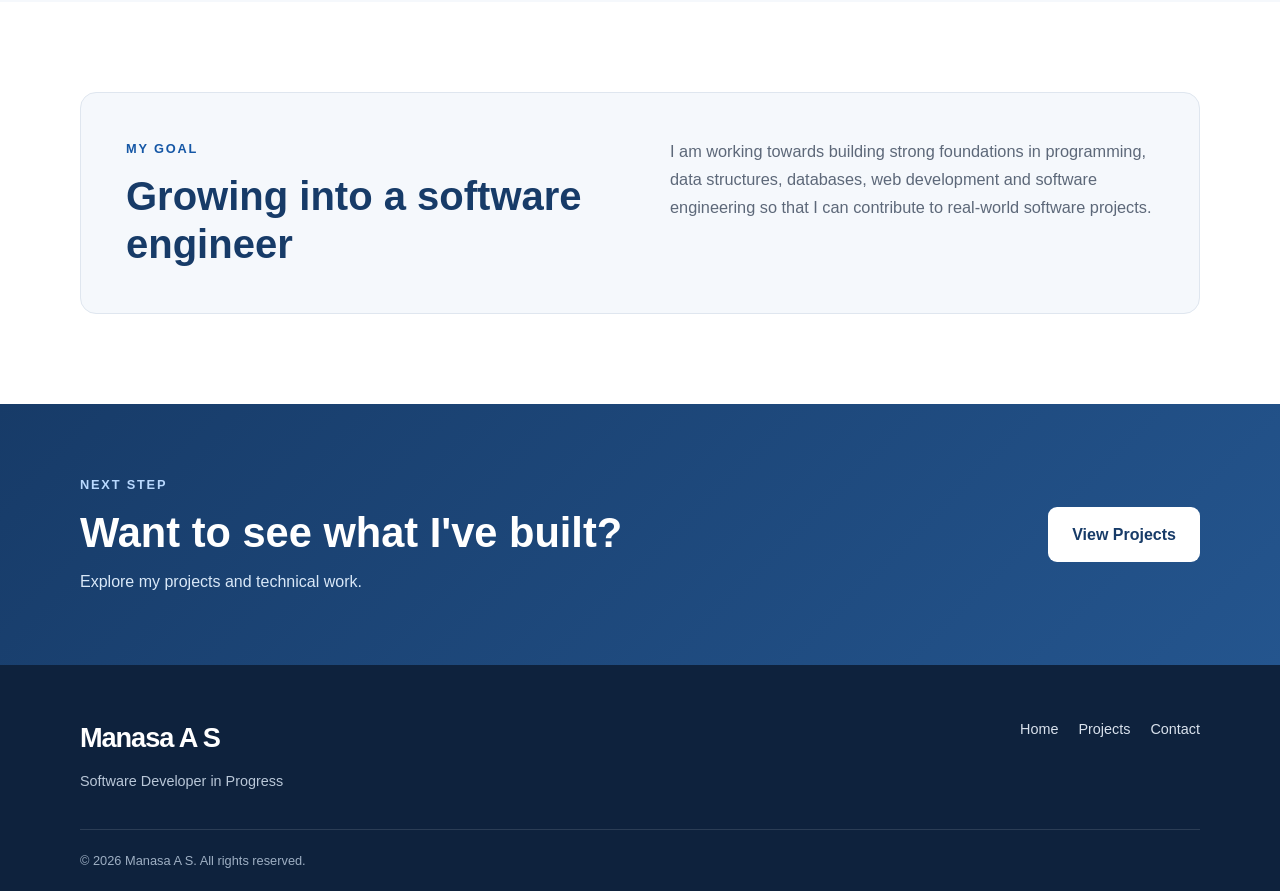
==== commit f69b9930: "updated5" ====
--- a/about.html
+++ b/about.html
@@ -55,9 +55,9 @@
             <a
                 href="index.html"
                 class="logo"
-                aria-label="Manasa A S - Home">
-
-                Manasa A S<span></span>
+                aria-label="PORTFOLIO - Home">
+
+                PORTFOLIO<span> /span>
 
             </a>
 
@@ -468,7 +468,7 @@
                 </a>
 
                 <p>
-                    Aspiring Software Developer
+                    Software Developer in Progress
                 </p>
 
             </div>
--- a/css/style.css
+++ b/css/style.css
@@ -8,7 +8,7 @@
 
     --primary-dark: #102c4f;
 
-    --accent: #2f80ed;
+    --accent: #1557a6;
 
     --accent-light: #eaf3ff;
 
@@ -1012,7 +1012,7 @@
     }
 
 
-    .main-navigation.open {
+    .main-navigation.active {
         display: block;
     }
 
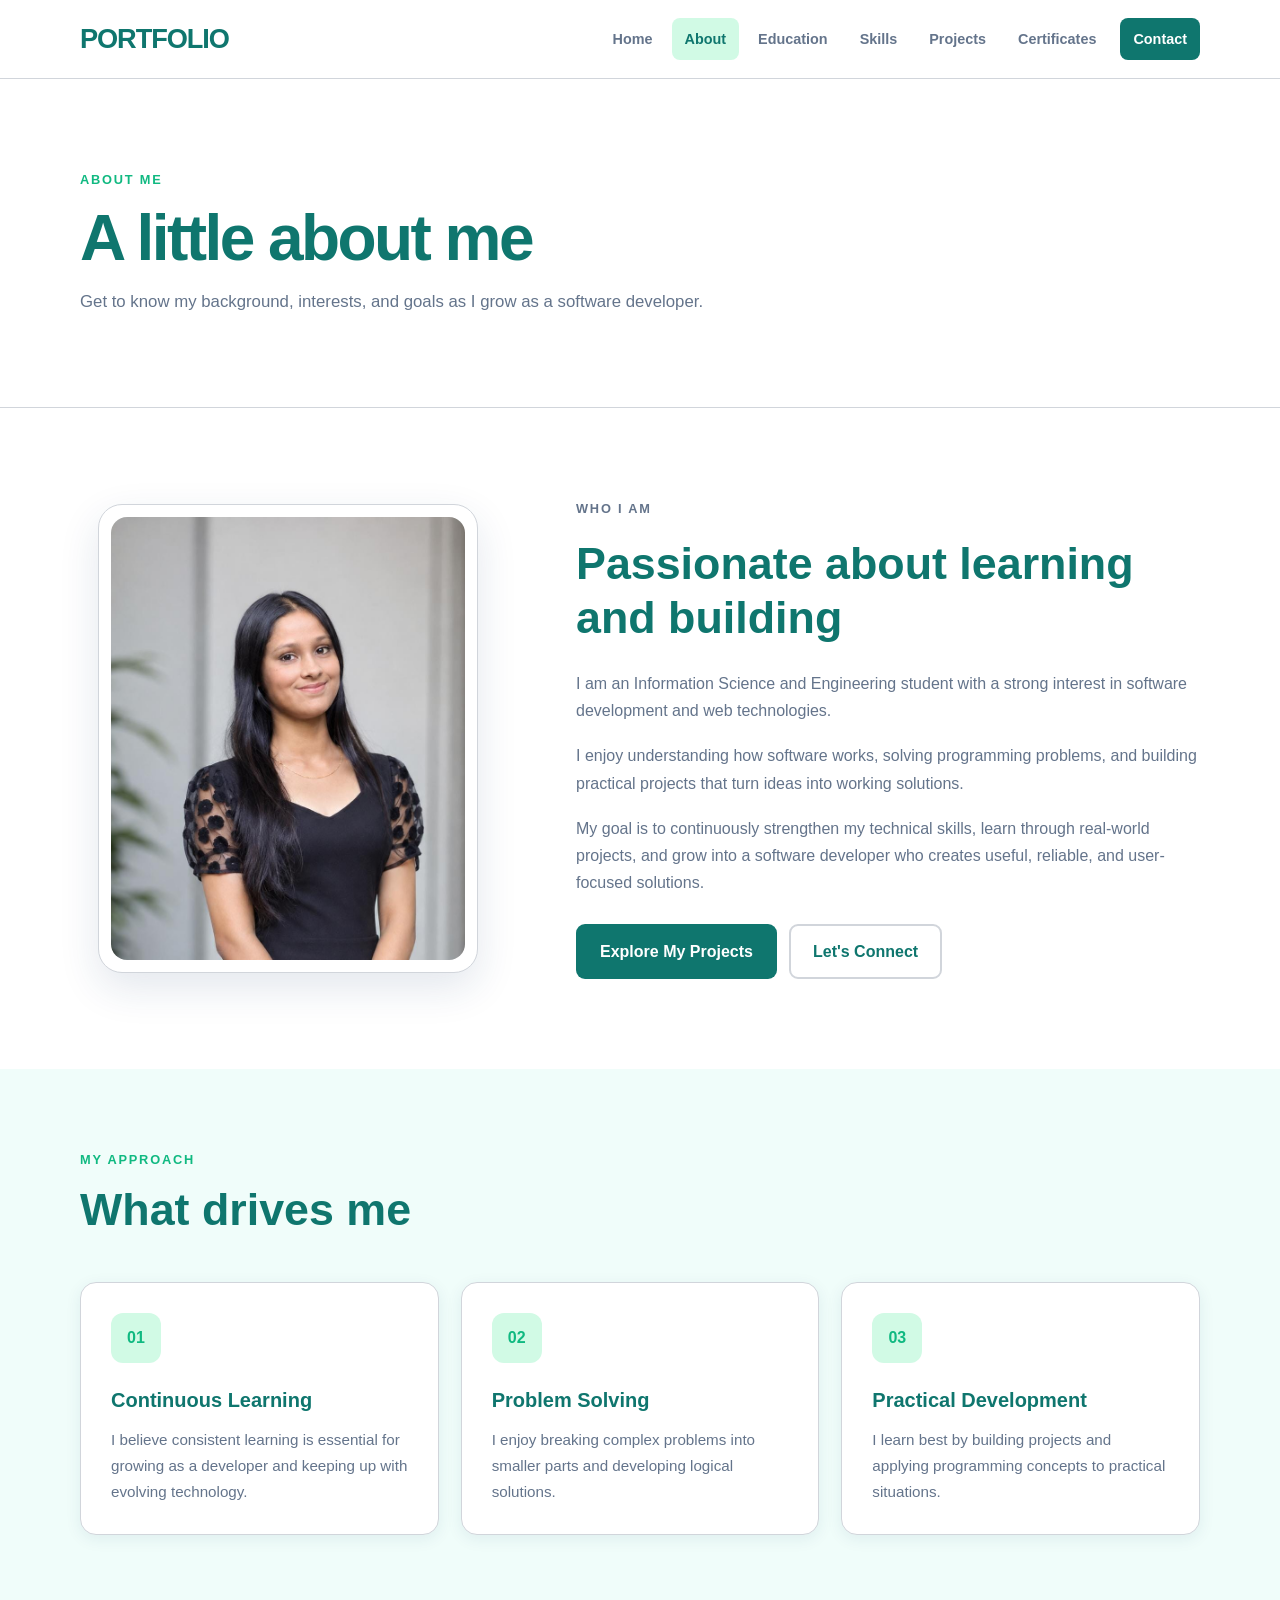
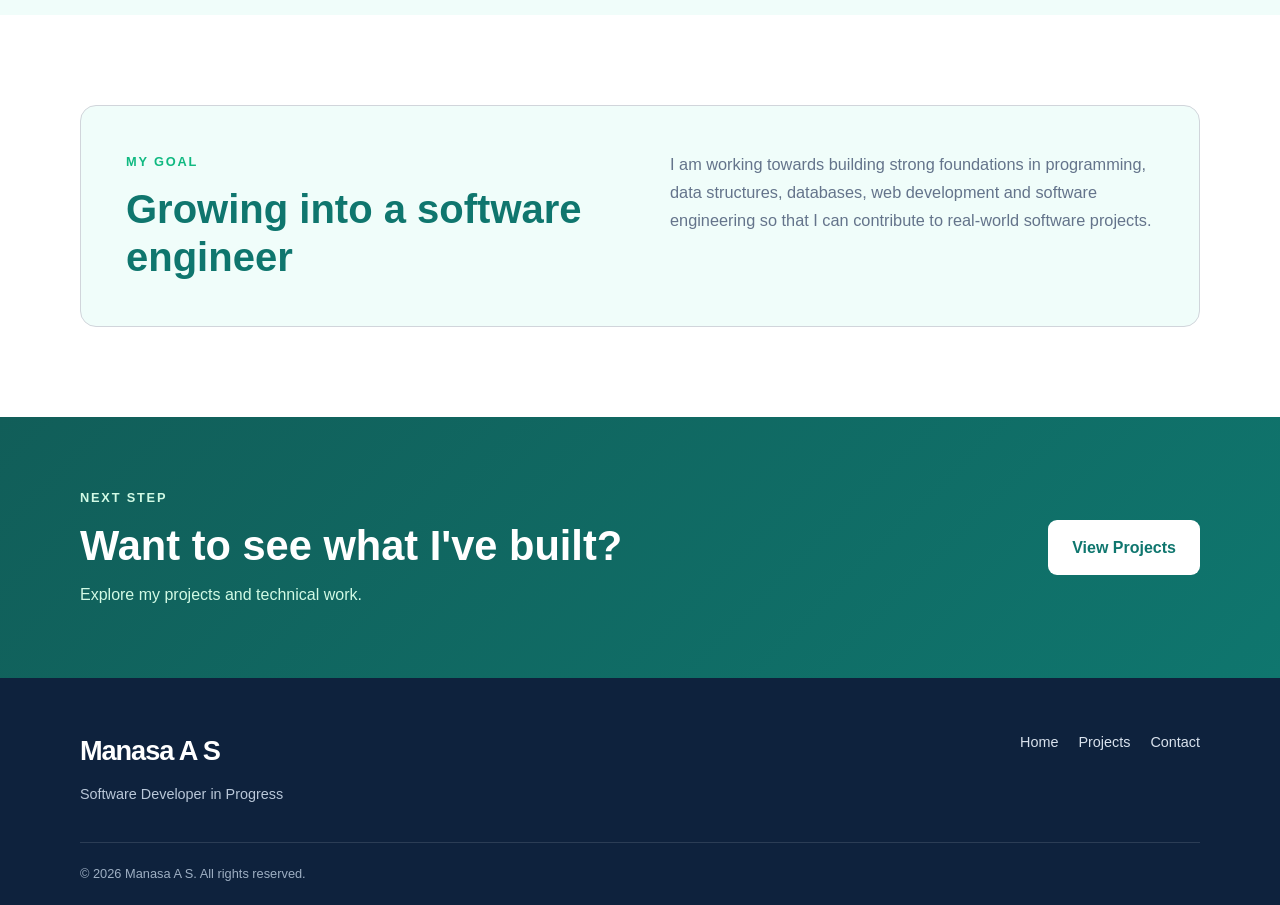
==== commit 4ccd35ad: "updated6" ====
--- a/about.html
+++ b/about.html
@@ -57,7 +57,7 @@
                 class="logo"
                 aria-label="PORTFOLIO - Home">
 
-                PORTFOLIO<span> /span>
+                PORTFOLIO<span> </span>
 
             </a>
 
@@ -152,7 +152,7 @@
         <!-- ================= PAGE HERO ================= -->
 
         <section
-            class="page-hero"
+            class="page-hero section-light"
             aria-labelledby="page-heading">
 
             <div class="container">
@@ -166,8 +166,8 @@
                 </h1>
 
                 <p>
-                    Get to know my background, interests
-                    and goals as an aspiring software developer.
+                    Get to know my background, interests, and
+                    goals as I grow as a software developer.
                 </p>
 
             </div>
@@ -214,29 +214,28 @@
 
                     <p>
 
-                        I am an Information Science and Engineering
-                        student with a strong interest in software
-                        development and web technologies.
+                        I am an Information Science and Engineering student 
+                        with a strong interest in software development and web technologies.
+
 
                     </p>
 
 
                     <p>
 
-                        I enjoy understanding how software works,
-                        solving programming problems and building
-                        practical projects that allow me to apply
-                        what I learn.
+                    I enjoy understanding how software works, solving 
+                    programming problems, and building practical projects 
+                    that turn ideas into working solutions.
+
 
                     </p>
 
 
                     <p>
-
-                        My goal is to continuously improve my
-                        technical skills and become a strong
-                        software developer capable of creating
-                        useful and reliable solutions.
+                    My goal is to continuously strengthen my technical 
+                    skills, learn through real-world projects, and grow 
+                    into a software developer who creates useful, reliable, 
+                    and user-focused solutions.
 
                     </p>
 
--- a/css/style.css
+++ b/css/style.css
@@ -4,23 +4,23 @@
 
 :root {
 
-    --primary: #173b68;
-
-    --primary-dark: #102c4f;
-
-    --accent: #1557a6;
-
-    --accent-light: #eaf3ff;
+    --primary: #0f766E;
+
+    --primary-dark: #115e59;
+
+    --accent: #10b981;
+
+    --accent-light: #d1fae5;
 
     --text: #172033;
 
-    --text-light: #5d6879;
+    --text-light: #64748b;
 
     --background: #ffffff;
 
-    --background-soft: #f5f8fc;
-
-    --border: #dfe6ef;
+    --background-soft: #f0fdfa;
+
+    --border: #d1d5db;
 
     --white: #ffffff;
 
@@ -818,8 +818,8 @@
     background:
         linear-gradient(
             135deg,
-            var(--primary),
-            #24558e
+            var(--primary-dark),
+            var(--primary)
         );
 
     color: var(--white);
@@ -842,7 +842,7 @@
 
 .cta-container .section-label {
 
-    color: #b9d9ff;
+    color: var(--accent-light);
 
 }
 
@@ -865,7 +865,7 @@
 
 .cta-container p:last-child {
 
-    color: #d9e8f8;
+    color: #d1fae5;
 
 }
 
@@ -1237,8 +1237,7 @@
     background:
         linear-gradient(
             135deg,
-            #f5f8fc,
-            #eaf3ff
+            var(--background-soft)
         );
 
     border-bottom:
@@ -2342,8 +2341,8 @@
     background:
         linear-gradient(
             135deg,
-            #173b68,
-            #2f80ed
+            #0f766e,
+            #10b981
         );
 
 }
@@ -2354,9 +2353,9 @@
     background:
         linear-gradient(
             135deg,
-            #102c4f,
-            #4a78a8
-        );
+            #115e59,
+            #0f766e
+        )
 
 }
 
@@ -2366,8 +2365,8 @@
     background:
         linear-gradient(
             135deg,
-            #214d75,
-            #3d91c9
+            #047857,
+            #10b981
         );
 
 }
@@ -2378,8 +2377,8 @@
     background:
         linear-gradient(
             135deg,
-            #173b68,
-            #557da8
+            #0f766e,
+            #34d399
         );
 
 }
